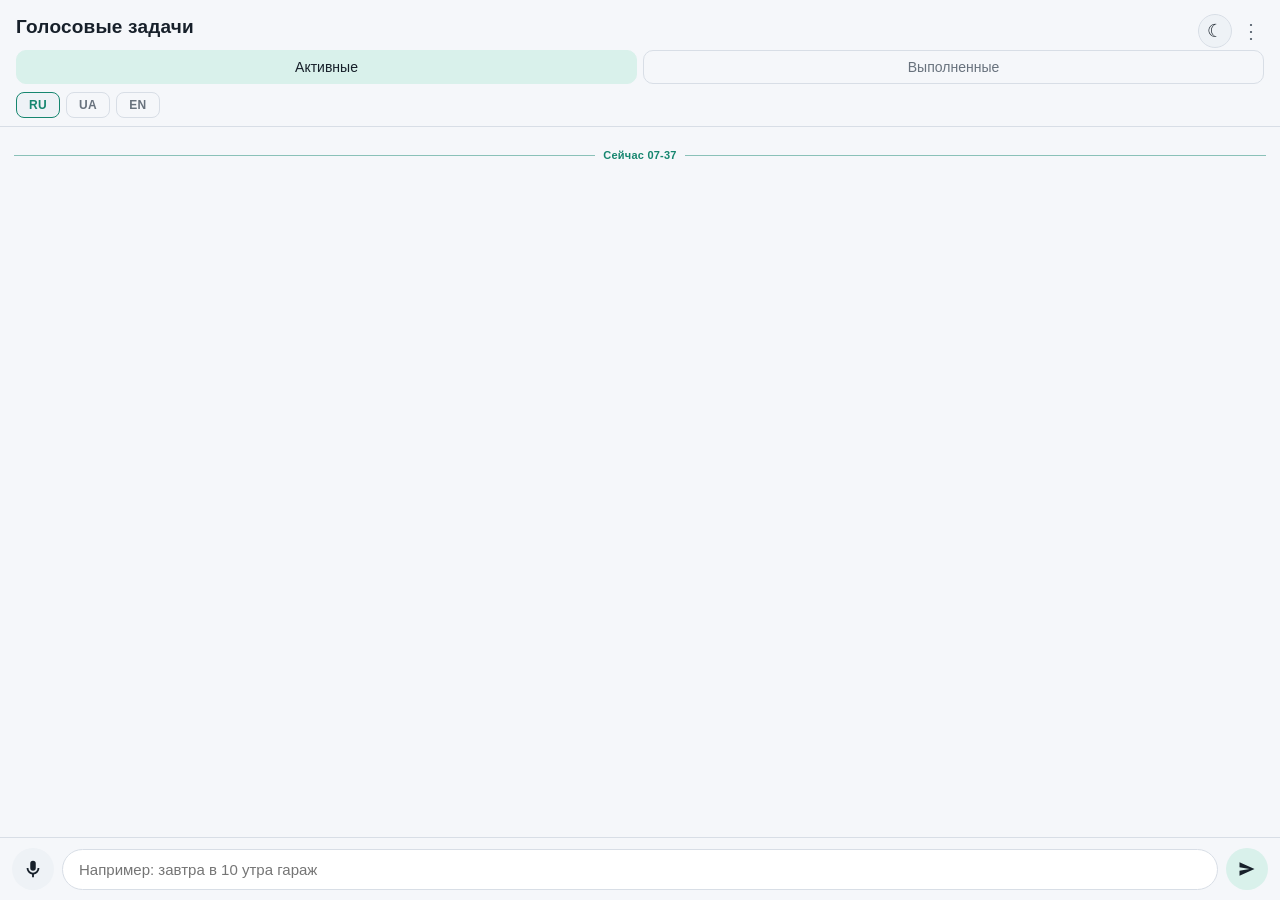
==== android/app/src/main/assets/index.html @ 582ec71b "Port stable Voice Tasks Android and Planner sources into separate project" ====
<!DOCTYPE html>
<html lang="ru">
<head>
<meta charset="UTF-8">
<meta name="viewport" content="width=device-width, initial-scale=1, viewport-fit=cover">
<meta id="themeColorMeta" name="theme-color" content="#F5F7FA">
<title>Голосовые задачи</title>
<link rel="manifest" href="manifest.json">
<link rel="icon" href="icon-next.svg" type="image/svg+xml">
<link rel="apple-touch-icon" href="icon-192.png">
<link rel="stylesheet" href="style.css?v=next-0.1.3.2">
</head>
<body>

<header class="topbar">
  <h1>Голосовые задачи</h1>
  <div class="tabs">
    <button class="tab active" data-view="active">Активные</button>
    <button class="tab" data-view="done">Выполненные</button>
  </div>
  <div class="langRow">
    <button class="langBtn" data-lang="ru">RU</button>
    <button class="langBtn" data-lang="uk">UA</button>
    <button class="langBtn" data-lang="en">EN</button>
  </div>
</header>

<div id="doneToolbar" class="doneToolbar hidden">
  <button id="deleteAllDoneBtn" class="deleteAllDoneBtn" type="button">Удалить все выполненные</button>
</div>
<main id="list" class="list"></main>

<p id="empty" class="empty hidden">Пока пусто. Скажите или напишите задачу ниже.</p>

<footer class="inputbar">
  <button id="micBtn" class="mic" title="Голосовой ввод" aria-label="Голосовой ввод">
    <svg viewBox="0 0 24 24" width="22" height="22"><path fill="currentColor" d="M12 14a3 3 0 0 0 3-3V6a3 3 0 0 0-6 0v5a3 3 0 0 0 3 3zm5-3a5 5 0 0 1-10 0H5a7 7 0 0 0 6 6.92V21h2v-3.08A7 7 0 0 0 19 11h-2z"/></svg>
  </button>
  <input id="textInput" type="text" placeholder="Например: завтра в 10 утра гараж" autocomplete="off">
  <button id="sendBtn" class="send" title="Добавить" aria-label="Добавить">
    <svg viewBox="0 0 24 24" width="20" height="20"><path fill="currentColor" d="M3 20l18-8L3 4v6l12 2-12 2z"/></svg>
  </button>
</footer>

<div id="toast" class="toast hidden"></div>

<!-- Edit / move modal -->
<div id="modalOverlay" class="overlay hidden">
  <div class="modal">
    <h2 id="modalTitle">Редактировать задачу</h2>
    <label class="field">
      <span>Текст</span>
      <input id="editText" type="text">
    </label>
    <label class="field">
      <span>Дата</span>
      <input id="editDate" type="date">
    </label>
    <label class="field">
      <span>Время (необязательно)</span>
      <input id="editTime" type="time">
    </label>
    <div id="alarmEditor" class="alarmEditor hidden">
      <button id="alarmToggleBtn" type="button" class="alarmToggleBtn">⏰ Активировать будильник</button>
      <p class="alarmHint">Будильник сработает в дату и время задачи.</p>
    </div>
    <div class="modalActions">
      <button id="modalCancel" class="btnGhost">Отмена</button>
      <button id="modalSave" class="btnPrimary">Сохранить</button>
    </div>
  </div>
</div>

<div id="confirmAllDoneOverlay" class="overlay hidden">
  <div class="modal small">
    <h2>Удалить все выполненные?</h2>
    <p class="confirmText">Все выполненные задачи будут удалены. Действие нельзя отменить.</p>
    <div class="modalActions">
      <button id="confirmAllDoneCancel" class="btnGhost">Отмена</button>
      <button id="confirmAllDoneDelete" class="btnDanger">Удалить все</button>
    </div>
  </div>
</div>

<div id="confirmOverlay" class="overlay hidden">
  <div class="modal small">
    <h2>Удалить задачу?</h2>
    <p class="confirmText">Действие нельзя отменить.</p>
    <div class="modalActions">
      <button id="confirmCancel" class="btnGhost">Отмена</button>
      <button id="confirmDelete" class="btnDanger">Удалить</button>
    </div>
  </div>
</div>

<!-- theme switch + header menu for export/import -->
<button id="themeBtn" class="themeBtn" aria-label="Переключить тему" title="Переключить тему">☾</button>
<button id="menuBtn" class="menuBtn" aria-label="Меню">⋮</button>
<div id="menu" class="menu hidden">
  <button id="exportBtn">Экспорт в файл</button>
  <button id="importBtn">Импорт из файла</button>
  <input id="importFile" type="file" accept="application/json" class="hidden">
  <div id="versionInfo" class="versionInfo" aria-label="Версия приложения"></div>
</div>

<script src="app.js?v=next-0.1.3.2"></script>
</body>
</html>
---- android/app/src/main/assets/style.css ----
:root{
  --bg:#F5F7FA;
  --surface:#FFFFFF;
  --surface2:#EEF2F6;
  --line:#D8DEE6;
  --text:#17202A;
  --muted:#68727D;
  --accent:#16866F;
  --accent-dim:#D9F1EB;
  --danger:#C8483E;
  --danger-soft:#FCE9E7;
  --shadow:0 5px 18px rgba(25,38,52,.08);
  --overlay:rgba(25,32,40,.42);
  --toast-bg:#FFFFFF;
  --toast-text:#000000;
  --radius:14px;
  color-scheme:light;
}
html[data-theme="dark"]{
  --bg:#14171A;
  --surface:#1D2125;
  --surface2:#252A2F;
  --line:#2E3339;
  --text:#EDEFF1;
  --muted:#8A9199;
  --accent:#4FD1B5;
  --accent-dim:#2C6B5E;
  --danger:#E5695B;
  --danger-soft:#34211F;
  --shadow:0 8px 24px rgba(0,0,0,.4);
  --overlay:rgba(0,0,0,.55);
  --toast-bg:#FFFFFF;
  --toast-text:#000000;
  color-scheme:dark;
}
*{box-sizing:border-box;-webkit-tap-highlight-color:transparent;}
html,body{height:100%;}
body{
  margin:0;
  background:var(--bg);
  color:var(--text);
  font-family:-apple-system,BlinkMacSystemFont,"Segoe UI",Roboto,Helvetica,Arial,sans-serif;
  display:flex;
  flex-direction:column;
  min-height:100vh;
  padding-bottom:env(safe-area-inset-bottom);
}
.hidden{display:none !important;}

.topbar{
  position:sticky;top:0;z-index:5;
  background:var(--bg);
  padding:16px 16px 8px 16px;
  border-bottom:1px solid var(--line);
}
.topbar h1{
  margin:0 0 12px 0;
  font-size:19px;
  font-weight:600;
  letter-spacing:.2px;
}
.tabs{display:flex;gap:6px;}
.tab{
  flex:1;
  padding:8px 0;
  background:transparent;
  border:1px solid var(--line);
  color:var(--muted);
  border-radius:10px;
  font-size:14px;
  font-weight:500;
}
.tab.active{
  background:var(--accent-dim);
  border-color:var(--accent-dim);
  color:var(--text);
}

.langRow{
  display:flex;
  gap:6px;
  margin-top:8px;
}
.langBtn{
  padding:5px 12px;
  background:transparent;
  border:1px solid var(--line);
  color:var(--muted);
  border-radius:8px;
  font-size:12px;
  font-weight:600;
  letter-spacing:.03em;
}
.langBtn.active{
  background:var(--surface2);
  border-color:var(--accent);
  color:var(--accent);
}

.list{
  flex:1;
  padding:12px 12px 100px 12px;
  overflow-y:auto;
}

.dayGroup{margin-bottom:18px;}
.dayLabel{
  font-size:13px;
  font-weight:700;
  color:var(--text);
  background:var(--surface2);
  border-left:4px solid var(--accent);
  border-radius:8px;
  padding:9px 12px;
  margin-bottom:10px;
}

.taskCard{
  background:var(--surface);
  border:1px solid var(--line);
  border-radius:var(--radius);
  padding:12px 12px;
  margin-bottom:8px;
  display:flex;
  align-items:flex-start;
  gap:10px;
}
.taskCard.done{opacity:.55;}
.taskCard.overdue{
  border-bottom:2px dashed var(--danger);
}
.taskCard.overdue .taskTime{
  color:var(--danger);
}
.dayLabel.overdueDay{
  color:var(--danger);
  border-left-color:var(--danger);
  background:var(--danger-soft);
}
.doneMark{
  flex:0 0 auto;
  width:24px;height:24px;
  display:flex;
  align-items:center;
  justify-content:center;
  color:#fff;
  font-size:16px;
  font-weight:700;
  margin-top:1px;
}
.taskBody{flex:1;min-width:0;}
.taskTime{
  font-size:12px;
  color:var(--accent);
  font-weight:600;
  margin-bottom:2px;
}
.taskTime.notime{color:var(--muted);}
.taskText{
  font-size:15px;
  line-height:1.35;
  word-wrap:break-word;
  text-decoration:none;
}
.taskCard.done .taskText{text-decoration:line-through;}
.taskMenuBtn{
  flex:0 0 auto;
  background:transparent;
  border:none;
  color:var(--muted);
  font-size:20px;
  padding:0 4px;
  line-height:1;
}

.taskActions{
  display:flex;
  gap:6px;
  margin-top:8px;
  flex-wrap:nowrap;
  width:100%;
}
.taskActions button{
  font-size:12px;
  padding:6px 10px;
  border-radius:8px;
  border:1px solid var(--line);
  background:var(--surface2);
  color:var(--text);
  padding:6px 7px;
  white-space:nowrap;
}
.taskActions button:first-child{flex:1 1 auto;min-width:0;}
.taskActions button.doneA,.taskActions button.returnA,.taskActions button.deleteA{flex:0 0 auto;}
.taskActions button.deleteA{color:var(--danger);border-color:#4a2b28;}
.taskActions button.doneA{color:var(--danger);border-color:#4a2b28;}
.taskActions button.returnA{color:var(--accent);border-color:var(--accent-dim);}

.empty{
  text-align:center;
  color:var(--muted);
  margin-top:40px;
  font-size:14px;
  padding:0 30px;
}

.inputbar{
  position:fixed;
  left:0;right:0;bottom:0;
  display:flex;
  align-items:center;
  gap:8px;
  padding:10px 12px calc(10px + env(safe-area-inset-bottom)) 12px;
  background:var(--bg);
  border-top:1px solid var(--line);
}
.inputbar input{
  flex:1;
  background:var(--surface);
  border:1px solid var(--line);
  color:var(--text);
  border-radius:22px;
  padding:11px 16px;
  font-size:15px;
  min-width:0;
}
.inputbar input:focus{outline:none;border-color:var(--accent);}
.mic,.send{
  flex:0 0 auto;
  width:42px;height:42px;
  border-radius:50%;
  border:none;
  background:var(--surface2);
  color:var(--text);
  display:flex;align-items:center;justify-content:center;
}
.mic.listening{
  background:var(--danger);
  color:#fff;
  animation:pulse 1.1s infinite;
}
@keyframes pulse{
  0%{box-shadow:0 0 0 0 rgba(229,105,91,.5);}
  70%{box-shadow:0 0 0 10px rgba(229,105,91,0);}
  100%{box-shadow:0 0 0 0 rgba(229,105,91,0);}
}
.send{background:var(--accent-dim);}

.toast{
  position:fixed;
  left:50%;bottom:84px;
  transform:translateX(-50%);
  background:var(--toast-bg);
  color:var(--toast-text);
  padding:9px 16px;
  border-radius:20px;
  font-size:13px;
  box-shadow:var(--shadow);
  z-index:20;
}

.overlay{
  position:fixed;inset:0;
  background:var(--overlay);
  display:flex;align-items:flex-end;justify-content:center;
  z-index:30;
}
.modal{
  background:var(--surface);
  width:100%;
  max-width:480px;
  border-radius:18px 18px 0 0;
  padding:20px 18px calc(20px + env(safe-area-inset-bottom)) 18px;
}
.modal.small{border-radius:18px;margin:0 16px 40vh 16px;}
.modal h2{margin:0 0 14px 0;font-size:17px;}
.confirmText{color:var(--muted);font-size:14px;margin:-8px 0 16px 0;}
.field{
  display:flex;
  flex-direction:column;
  gap:6px;
  margin-bottom:12px;
  font-size:12px;
  color:var(--muted);
}
.field input{
  background:var(--surface2);
  border:1px solid var(--line);
  color:var(--text);
  border-radius:10px;
  padding:10px 12px;
  font-size:15px;
}
.modalActions{
  display:flex;
  gap:10px;
  margin-top:6px;
}
.btnGhost,.btnPrimary,.btnDanger{
  flex:1;
  padding:12px 0;
  border-radius:12px;
  border:none;
  font-size:15px;
  font-weight:600;
}
.btnGhost{background:var(--surface2);color:var(--text);}
.btnPrimary{background:var(--accent);color:#0B1210;}
.btnDanger{background:var(--danger);color:#2A0D09;}

.themeBtn{
  position:fixed;
  top:14px;right:48px;
  width:34px;height:34px;
  border-radius:50%;
  border:1px solid var(--line);
  background:var(--surface2);
  color:var(--text);
  font-size:18px;
  line-height:1;
  display:flex;
  align-items:center;
  justify-content:center;
  z-index:6;
}
.themeBtn:active{transform:scale(.96);}

.menuBtn{
  position:fixed;
  top:14px;right:12px;
  width:34px;height:34px;
  border-radius:50%;
  border:none;
  background:transparent;
  color:var(--muted);
  font-size:20px;
  z-index:6;
}
.menu{
  position:fixed;
  top:52px;right:12px;
  background:var(--surface2);
  border:1px solid var(--line);
  border-radius:12px;
  overflow:hidden;
  z-index:31;
  box-shadow:var(--shadow);
}
.menu button{
  display:block;
  width:100%;
  text-align:left;
  padding:12px 16px;
  background:transparent;
  border:none;
  color:var(--text);
  font-size:14px;
  white-space:nowrap;
}
.menu button:not(:last-child){border-bottom:1px solid var(--line);}


/* ---------- Навигация по текущему времени / новой задаче ---------- */
.currentTimeMarker{
  display:flex;
  align-items:center;
  gap:8px;
  margin:10px 2px 12px;
  color:var(--accent);
  font-size:11px;
  font-weight:700;
  letter-spacing:.02em;
  user-select:none;
}
.currentTimeLine{
  height:1px;
  background:var(--accent);
  opacity:.48;
  flex:1;
}
.currentTimeText{
  white-space:nowrap;
}

.taskCard.justAdded{
  animation:newTaskFocus 1.9s ease-out;
}
@keyframes newTaskFocus{
  0%{
    box-shadow:0 0 0 3px var(--accent), var(--shadow);
    background:var(--accent-dim);
    transform:scale(1.012);
  }
  35%{
    box-shadow:0 0 0 2px var(--accent), var(--shadow);
    background:var(--accent-dim);
    transform:scale(1.004);
  }
  100%{
    box-shadow:none;
    background:var(--surface);
    transform:scale(1);
  }
}

@media (prefers-reduced-motion: reduce){
  .taskCard.justAdded{animation:none;box-shadow:0 0 0 2px var(--accent);}
}

.alarmEditor{margin:4px 0 14px;padding:12px;border:1px solid var(--line);border-radius:12px;background:var(--surface2)}
.alarmToggleBtn{width:100%;border:1px solid var(--line);border-radius:10px;padding:10px 12px;background:var(--surface);color:var(--text);font-size:14px;font-weight:600}
.alarmToggleBtn.active{border-color:var(--accent);color:var(--accent)}
.alarmHint{margin:7px 2px 0;color:var(--muted);font-size:11px}
.alarmIconBtn{flex:0 0 auto;width:38px;height:38px;border:1px solid var(--line);border-radius:50%;background:var(--surface2);color:var(--muted);display:flex;align-items:center;justify-content:center;margin-top:2px;padding:0}
.alarmIconBtn svg{width:23px;height:23px;display:block}
.alarmIconBtn.inactive{color:#8b9299;border-color:#4a5056;background:rgba(139,146,153,.10)}
.alarmIconBtn.active{color:#20c878;border-color:#20c878;background:rgba(32,200,120,.14)}
.alarmIconBtn.triggered{color:#ef5350;border-color:#ef5350;background:rgba(239,83,80,.14)}
.versionInfo{padding:10px 16px 11px;border-top:1px solid var(--line);color:var(--muted);font-size:11px;line-height:1.45;white-space:nowrap}

.doneToolbar{padding:10px 14px 0;flex:0 0 auto}
.deleteAllDoneBtn{width:100%;border:1px solid var(--danger);border-radius:12px;padding:10px 14px;background:transparent;color:var(--danger);font-size:14px;font-weight:600}
.deleteAllDoneBtn:active{transform:scale(.99)}
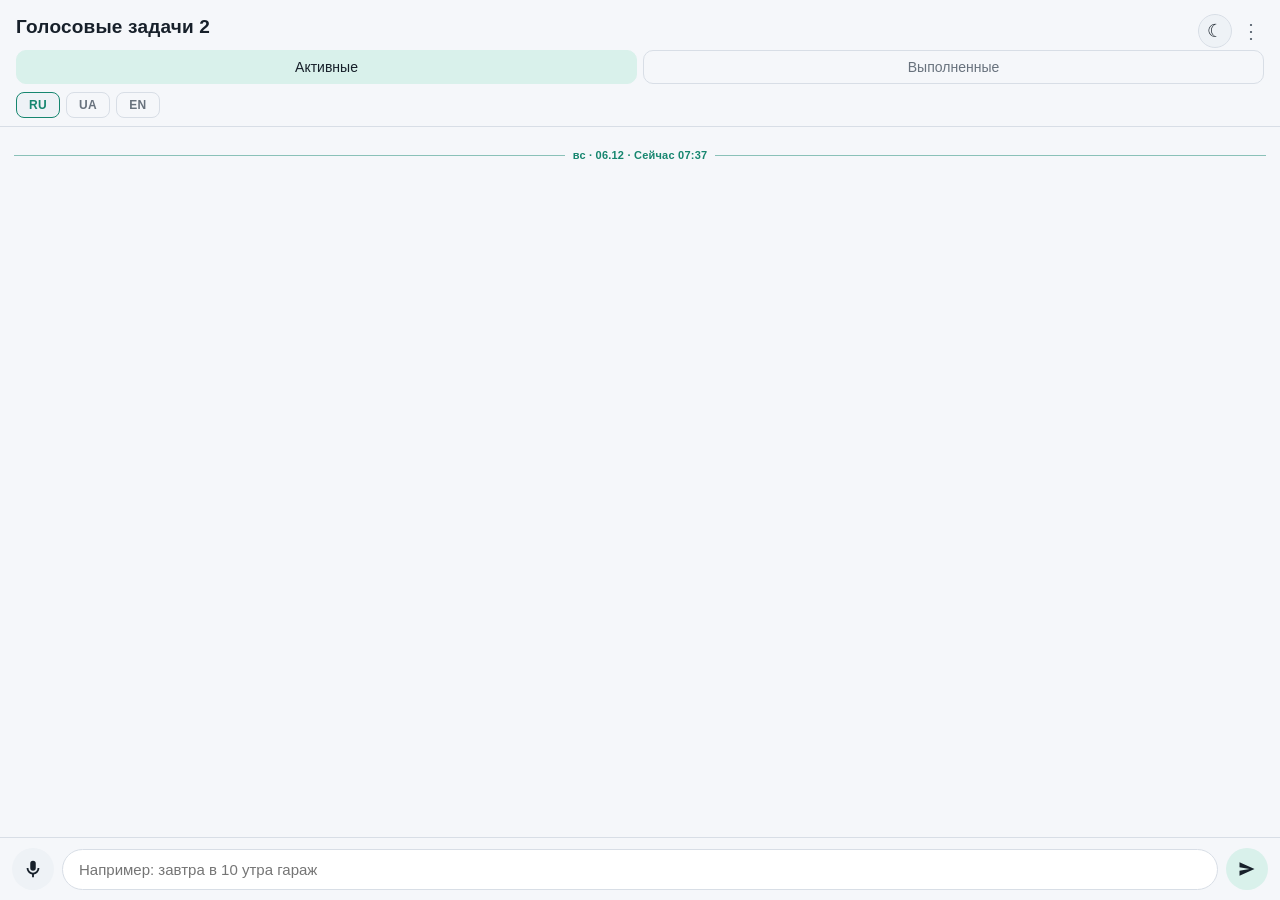
==== commit 11d2a5eb: "Start standalone offline Voice Tasks 2 core and initial planner fixes" ====
--- a/android/app/src/main/assets/index.html
+++ b/android/app/src/main/assets/index.html
@@ -4,16 +4,16 @@
 <meta charset="UTF-8">
 <meta name="viewport" content="width=device-width, initial-scale=1, viewport-fit=cover">
 <meta id="themeColorMeta" name="theme-color" content="#F5F7FA">
-<title>Голосовые задачи</title>
-<link rel="manifest" href="manifest.json">
+<title>Голосовые задачи 2</title>
+
 <link rel="icon" href="icon-next.svg" type="image/svg+xml">
-<link rel="apple-touch-icon" href="icon-192.png">
-<link rel="stylesheet" href="style.css?v=next-0.1.3.2">
+
+<link rel="stylesheet" href="style.css">
 </head>
 <body>
 
 <header class="topbar">
-  <h1>Голосовые задачи</h1>
+  <h1>Голосовые задачи 2</h1>
   <div class="tabs">
     <button class="tab active" data-view="active">Активные</button>
     <button class="tab" data-view="done">Выполненные</button>
@@ -103,6 +103,6 @@
   <div id="versionInfo" class="versionInfo" aria-label="Версия приложения"></div>
 </div>
 
-<script src="app.js?v=next-0.1.3.2"></script>
+<script src="app.js"></script>
 </body>
 </html>
